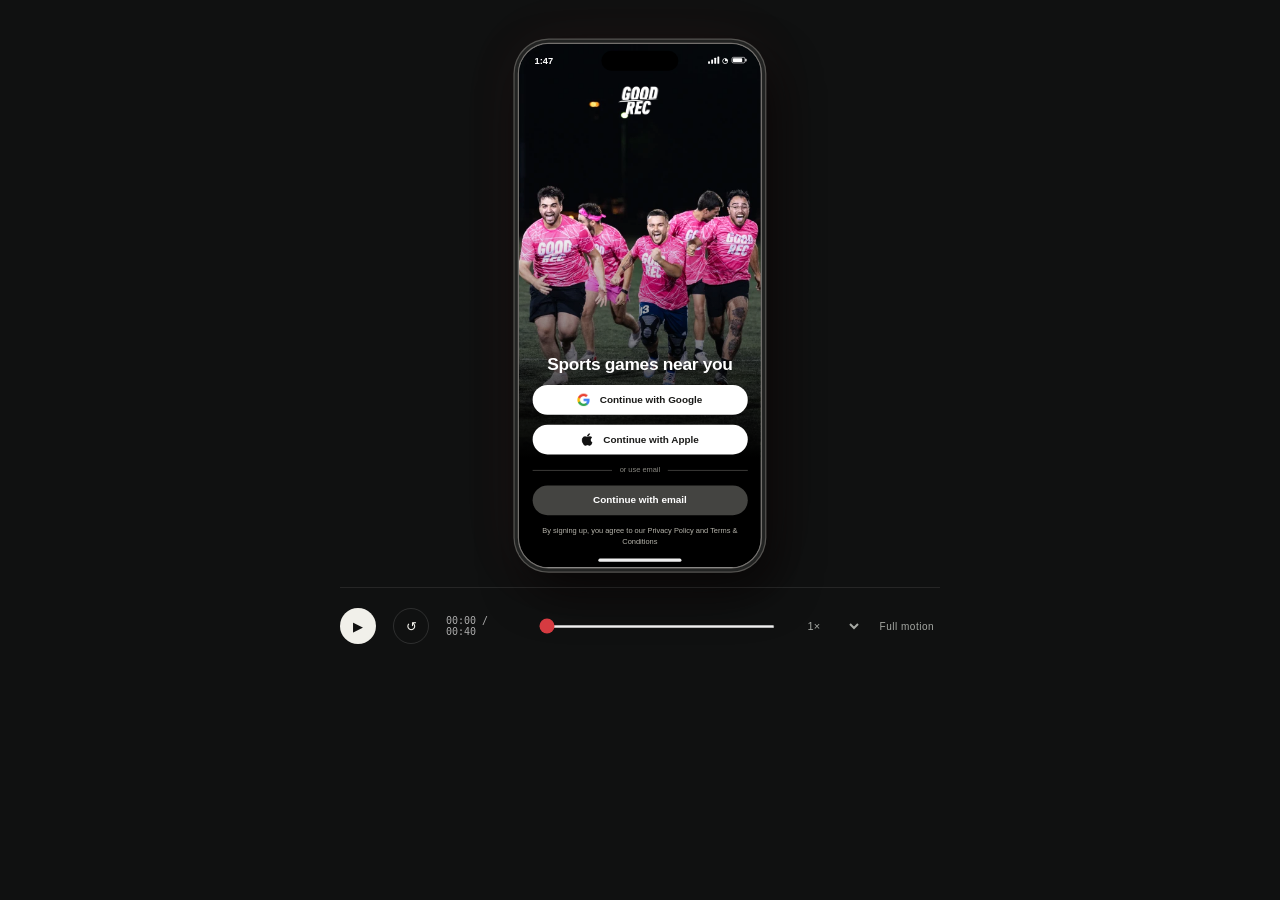
==== assets/goodrec-demo/index.html @ 5cef88b5 "Add paused GoodRec onboarding walkthrough after initial setup" ====
<!doctype html>
<html lang="en"><head><meta charset="utf-8"><meta name="robots" content="noindex, nofollow"><meta http-equiv="Content-Security-Policy" content="default-src 'none'; script-src 'self'; style-src 'self' 'unsafe-inline'; img-src 'self'; base-uri 'none'; form-action 'none'"><meta name="viewport" content="width=device-width,initial-scale=1"><meta name="theme-color" content="#101111"><title>GoodRec — From hello to game on</title><meta name="description" content="An animated walkthrough of the GoodRec onboarding experience.">
<link rel="stylesheet" href="player.css"></head>
<body><div class="shell">
<header class="top"><div class="wordmark"><img id="brand-logo" alt="GoodRec"><small>Product design · Motion study</small></div><span class="top-tag"><i class="live-dot"></i>THE HAPPY PATH</span></header>
<main class="main"><section class="intro"><div class="eyebrow">GoodRec / Onboarding</div><h1>From hello<br>to <em>game on.</em></h1><p class="intro-desc">A first connection. Your sport.<br>Your community. This is where it starts.</p>
<nav class="chapter-nav" aria-label="Chapters"><button class="chapter active" data-chapter="0"><span class="num">01</span><span class="label">The first hello</span><span class="dash"></span></button><button class="chapter" data-chapter="1"><span class="num">02</span><span class="label">Make it yours</span><span class="dash"></span></button><button class="chapter" data-chapter="6"><span class="num">03</span><span class="label">Find your game</span><span class="dash"></span></button><button class="chapter" data-chapter="9"><span class="num">04</span><span class="label">You're in.</span><span class="dash"></span></button></nav><div class="small-note">An animated walkthrough of the onboarding experience.</div></section>
<section class="stage" aria-label="Animated onboarding demo"><div class="back-type" aria-hidden="true">LET'S PLAY</div><div class="court" aria-hidden="true"></div><div class="halo" aria-hidden="true"></div><div class="phone-wrap"><div class="phone dark" id="phone"><div class="status" aria-hidden="true"><span id="status-time">9:41</span><span class="island"></span><div class="status-icons"><span class="signal"><i></i><i></i><i></i><i></i></span><span>◔</span><span class="battery"><i></i></span></div></div><div class="screens" id="screens"></div><div class="homebar"></div></div></div>
<aside class="callout" id="callout"><span class="count" id="scene-count"></span><h3 id="scene-title"></h3><p id="scene-caption"></p></aside></section></main>
<footer class="controls"><button class="icon-button play" id="play" aria-label="Pause">Ⅱ</button><button class="icon-button" id="restart" aria-label="Restart">↺</button><span class="time" id="time">00:00 / 00:40</span><label class="sr-only" for="seek">Playback position</label><input class="seek" id="seek" type="range" min="0" max="40000" value="0" step="50"><div class="control-right"><label class="sr-only" for="speed">Playback speed</label><select class="speed" id="speed" aria-label="Playback speed"><option value=".75">0.75×</option><option value="1" selected>1×</option><option value="1.25">1.25×</option></select><button class="text-button" id="motion">Full motion</button><button class="text-button" id="cinema" aria-pressed="false">Cinema mode ↗</button></div></footer>
<div class="sr-only" role="status" aria-live="polite" id="announce"></div></div>
<script src="player.js" defer></script></body></html>
---- assets/goodrec-demo/player.css ----
:root{--red:#d63b41;--ink:#1a1a18;--muted:#888780;--line:#e8e8e5;--ease:cubic-bezier(.16,1,.3,1);--phone-scale:.76;--scene-progress:0}
*{box-sizing:border-box}body{margin:0;background:#101111;color:#f1f0ea;font-family:Arial,Helvetica,sans-serif;overflow-x:hidden}button,a,input{font:inherit}button{cursor:pointer}button:focus-visible,a:focus-visible,input:focus-visible{outline:3px solid #ff898e;outline-offset:5px}button{color:inherit}::selection{background:var(--red);color:white}
.shell{max-width:1600px;margin:auto;position:relative;padding:32px 5vw 22px;min-height:100svh;overflow:hidden;background:radial-gradient(ellipse at 72% 46%,#29202070,transparent 48%)}
.top{height:50px;display:flex;justify-content:space-between;align-items:center;position:relative;z-index:3}.wordmark{display:flex;align-items:center;gap:20px}.wordmark img{width:61px;height:41px;object-fit:contain}.top small{font-size:10px;letter-spacing:.2em;color:#a4a4a0;text-transform:uppercase}.top-tag{border:1px solid #ffffff24;padding:9px 13px;border-radius:30px;font-size:10px;letter-spacing:.14em}.live-dot{display:inline-block;width:5px;height:5px;background:#e96a70;border-radius:50%;margin-right:8px}
.main{display:grid;grid-template-columns:1fr 1.25fr;align-items:center;min-height:710px;height:calc(100svh - 170px);position:relative}.intro{z-index:2;max-width:480px;padding-bottom:12px}.eyebrow{font-size:10px;letter-spacing:.22em;text-transform:uppercase;color:#a4a49e;display:flex;align-items:center;gap:12px}.eyebrow:before{content:"";height:1px;width:32px;background:var(--red)}h1{font-size:clamp(52px,5.5vw,86px);line-height:.98;letter-spacing:-.07em;font-weight:700;margin:25px 0}h1 em{font-style:normal;color:#ee6b70} .intro-desc{font-size:14px;line-height:1.75;color:#a4a4a0;max-width:340px;margin:25px 0 33px}.chapter-nav{display:flex;flex-direction:column;gap:0;max-width:310px}.chapter{background:none;border:0;border-bottom:1px solid #ffffff12;text-align:left;display:flex;align-items:center;gap:17px;padding:13px 0;color:#6e7270;transition:color .4s}.chapter .num{font:10px monospace}.chapter .label{font-size:12px;flex:1}.chapter .dash{width:15px;height:1px;background:currentColor;transition:width .5s}.chapter.active{color:#f1f0ea}.chapter.active .num{color:#ee6b70}.chapter.active .dash{width:31px;background:#ee6b70}.chapter.done{color:#b0b3ac}.small-note{margin-top:28px;font-size:10px;color:#747a75;letter-spacing:.04em}
.stage{display:flex;justify-content:center;align-items:center;min-height:700px;perspective:1600px;position:relative}.court{position:absolute;width:570px;height:570px;border:1px solid #ffffff0a;border-radius:50%;transform:rotateX(55deg) translateY(120px);bottom:0;pointer-events:none}.court:after{content:"";position:absolute;inset:62px;border:1px solid #ffffff09;border-radius:50%}.court:before{content:"";position:absolute;top:50%;width:100%;height:1px;background:#ffffff09}.halo{position:absolute;width:380px;height:460px;filter:blur(80px);background:radial-gradient(#b0242838,transparent 65%);transform:translateY(80px);pointer-events:none}.back-type{position:absolute;right:-80px;top:13%;font-size:130px;line-height:1;writing-mode:vertical-rl;letter-spacing:-.08em;font-weight:700;color:#ffffff03;user-select:none}
.phone-wrap{position:relative;width:calc(390px * var(--phone-scale));height:calc(844px * var(--phone-scale));z-index:2;transition:transform 1.5s var(--ease);transform:rotateY(-7deg) rotateX(3deg) rotateZ(2deg)}.phone-wrap:hover{transform:rotateY(0) rotateX(0) rotateZ(0)}.phone{width:390px;height:844px;transform:scale(var(--phone-scale));transform-origin:top left;border-radius:48px;background:#fff;color:var(--ink);position:relative;overflow:hidden;box-shadow:0 0 0 2px #73706d,0 0 0 7px #222322,0 0 0 9px #545350,18px 35px 75px #000b,0 0 100px #d63b4115;font-family:"PingFang SC",-apple-system,BlinkMacSystemFont,"Segoe UI",sans-serif}
.status{height:52px;display:flex;align-items:center;justify-content:space-between;padding:0 25px;font-size:15px;font-weight:600;position:absolute;top:0;left:0;right:0;z-index:20;color:#111;transition:color .4s}.island{position:absolute;width:124px;height:32px;left:50%;top:11px;transform:translateX(-50%);border-radius:30px;background:#000}.status-icons{font-size:12px;display:flex;align-items:center;gap:5px}.signal{display:flex;gap:2px;align-items:end;height:12px}.signal i{width:3px;background:currentColor;border-radius:1px}.signal i:nth-child(1){height:4px}.signal i:nth-child(2){height:7px}.signal i:nth-child(3){height:10px}.signal i:nth-child(4){height:12px}.battery{width:22px;height:10px;border:1px solid currentColor;border-radius:3px;padding:1px;position:relative}.battery:after{content:"";position:absolute;right:-3px;top:2px;width:2px;height:4px;background:currentColor}.battery i{display:block;width:85%;height:100%;background:currentColor;border-radius:1px}.phone.dark .status{color:white}.homebar{height:5px;width:134px;border-radius:10px;background:#111;position:absolute;bottom:9px;left:50%;transform:translateX(-50%);z-index:25}.phone.dark .homebar{background:#eee}
.screens{position:absolute;inset:0}.screen{position:absolute;inset:0;background:white;display:flex;flex-direction:column;padding-top:52px;overflow:hidden}.screen.enter{animation:screenIn .85s var(--ease) both}.screen.exit{animation:screenOut .7s var(--ease) both;pointer-events:none}.screen .rise{animation:rise .7s var(--ease) both;animation-delay:calc(var(--i,0) * 85ms + 140ms)}@keyframes screenIn{from{opacity:0;transform:translateX(45px) scale(.975);filter:blur(5px)}to{opacity:1;transform:none;filter:blur(0)}}@keyframes screenOut{to{opacity:0;transform:translateX(-40px) scale(.965);filter:blur(6px)}}@keyframes rise{from{opacity:0;transform:translateY(20px)}to{opacity:1;transform:none}}
.back{height:44px;display:flex;align-items:center;padding:0 25px;font-size:26px;font-weight:300}.tabs{height:36px;display:flex;align-items:center;gap:24px;padding:0 16px;font-size:14px;border-bottom:2px solid var(--line);position:relative;flex-shrink:0}.tabs .current{font-weight:650}.tabs:after{content:"";position:absolute;height:2px;background:var(--red);bottom:-2px;left:0;width:var(--p,25%);transition:width 1.2s var(--ease)}.tabs .check{color:var(--red);font-size:11px}.content{padding:16px;display:flex;flex-direction:column;gap:24px;flex:1;overflow:hidden}.heading{display:flex;flex-direction:column;gap:8px}.step{font-size:12px;line-height:18px}.heading h2{font-size:28px;line-height:34px;letter-spacing:-.65px;margin:0;font-weight:650}.heading p{font-size:16px;line-height:24px;margin:0}.fields{display:flex;flex-direction:column;gap:12px}.field{display:flex;flex-direction:column;gap:7px;font-size:14px}.field label{font-weight:600}.input{height:48px;padding:12px;border:1px solid var(--line);border-radius:8px;font-size:16px;display:flex;align-items:center;justify-content:space-between;position:relative}.input.focus{border-color:var(--red);box-shadow:0 0 0 3px #d63b410c;transition:all .4s}.input .cross{color:#8c8c84;font-size:19px}.helper{font-size:12px;color:#888780;margin:-4px 0 0}.input.focus .typed:not(.complete):after{content:"";display:inline-block;width:1.5px;height:16px;background:var(--red);margin-left:2px;vertical-align:-3px;animation:blink .8s infinite}.typed.complete:after{display:none}@keyframes blink{50%{opacity:0}}
.bottom{padding:16px 24px 30px;background:#fff;flex-shrink:0}.cta{height:48px;border:none;border-radius:999px;background:var(--red);color:white;width:100%;font-size:16px;font-weight:700;position:relative;transition:background .4s,transform .3s,box-shadow .3s;overflow:hidden}.cta:active{transform:scale(.97)}.cta.pulse{animation:press 1s var(--ease)}@keyframes press{35%{transform:scale(.96);box-shadow:0 0 0 14px #d63b4114}80%{transform:scale(1)}}.cta.muted{background:#edb0b2}.cta:after{content:"";position:absolute;inset:0;background:linear-gradient(110deg,transparent 20%,#ffffff45,transparent 80%);transform:translateX(-110%)}.cta.pulse:after{animation:shine .9s ease}@keyframes shine{to{transform:translateX(110%)}}
.choices{display:flex;flex-direction:column;gap:12px}.choice{height:56px;border:1px solid #f5f5f4;background:#fafafa;border-radius:12px;display:flex;align-items:center;justify-content:space-between;padding:16px;font-size:16px;transition:border .35s,background .35s,transform .35s}.radio{width:18px;height:18px;border:1px solid #ddd;border-radius:50%;position:relative}.selected{border-color:var(--red)!important;background:#fff6f6!important}.selected .radio{border-color:var(--red)}.selected .radio:after{content:"";position:absolute;inset:4px;border-radius:50%;background:var(--red);animation:pop .5s var(--ease)}@keyframes pop{from{transform:scale(0)}70%{transform:scale(1.25)}to{transform:scale(1)}}.choice.selected{transform:scale(1.01)}
.otp{display:flex;justify-content:center;padding-top:16px}.digit{width:44px;height:48px;border:1px solid var(--line);font-size:22px;display:grid;place-items:center;margin-left:-1px;transition:border-color .4s,background .4s}.digit:first-child{border-radius:12px 0 0 12px}.digit:last-child{border-radius:0 12px 12px 0}.digit.filled{border-color:#e8a3a6;background:#fff8f8;color:var(--ink)}.verified{margin:30px auto 0;display:flex;gap:9px;align-items:center;color:#387658;font-size:14px;transition:opacity .4s,transform .4s}.verified.off{opacity:0;transform:translateY(10px)}.verify-icon{width:25px;height:25px;border-radius:50%;background:#e7f4ec;display:grid;place-items:center}
.avatar-zone{display:flex;align-items:center;flex-direction:column;gap:24px;padding-top:8px}.avatar-ring{border-radius:50%;padding:5px;border:1px solid var(--line);position:relative}.avatar-ring img{display:block;width:163px;height:156px;border-radius:50%;object-fit:cover;transition:clip-path 1s var(--ease),opacity 1s}.avatar-ring.wait img{clip-path:circle(0)}.avatar-ring img{clip-path:circle(75%)}.avatar-ring .badge{position:absolute;right:6px;bottom:6px;width:29px;height:29px;background:var(--red);color:white;border:4px solid white;border-radius:50%;display:grid;place-items:center;font-size:12px;transition:transform .5s var(--ease)}.avatar-ring.wait .badge{transform:scale(0)}.secondary{background:#e8e8e5;border:0;border-radius:999px;padding:12px 24px;color:var(--ink);font-size:16px;font-weight:600}
.citycard{background:var(--line);padding:6px;border-radius:10px;display:flex;flex-direction:column;gap:8px;overflow:hidden}.citycard>img{width:100%;height:74px;border-radius:6px 6px 0 0;object-fit:cover}.citytitle{display:flex;align-items:center;gap:9px;background:#fafafa;border-radius:8px;padding:12px 8px;font-size:14px}.citytitle small{display:block;font-size:12px;margin-top:2px}.citytitle .change{margin-left:auto;padding:8px 12px;border:1px solid var(--line);border-radius:30px;font-size:12px}.citystats{display:flex;gap:8px}.citystats>div{flex:1;background:#fafafa;padding:8px;border-radius:7px;font-size:16px}.citystats small{display:block;font-size:12px}.search{height:48px;border:1px solid var(--line);border-radius:9px;display:flex;align-items:center;gap:10px;padding:12px;font-size:16px}.location{width:100%;height:48px;border:0;background:#fafafa;border-radius:8px;color:var(--ink);font-size:16px}.locate-dots{height:120px;display:grid;place-items:center}.locate-target{position:relative;width:40px;height:40px;border:1px solid #d63b4150;border-radius:50%;display:grid;place-items:center;color:var(--red)}.locate-target:after,.locate-target:before{content:"";position:absolute;border:1px solid #d63b4130;inset:-30px;border-radius:50%;animation:radar 2s infinite}.locate-target:after{animation-delay:1s}@keyframes radar{to{transform:scale(1.7);opacity:0}}.mini-heading{display:flex;flex-direction:column;gap:8px}.mini-heading h3{font-size:18px;line-height:24px;margin:0}.mini-heading p{margin:0;font-size:16px;line-height:24px}.sport-grid{display:grid;grid-template-columns:1fr 1fr;gap:8px}.sport-option{height:44px;background:#fafafa;border:1px solid #f5f5f4;border-radius:12px;font-size:14px;display:flex;align-items:center;justify-content:space-between;padding:12px;transition:all .5s var(--ease)}.sport-option .radio{width:14px;height:14px}.sport-option.selected{transform:scale(1.035)}.sport-option.selected .radio:after{inset:3px}.skill{height:48px;border:1px solid var(--line);border-radius:8px;padding:12px;display:flex;justify-content:space-between;font-size:16px}.sport-content{gap:20px;padding-top:16px;overflow-y:auto;scrollbar-width:none}.sport-content::-webkit-scrollbar{display:none}.sport-content .citycard{flex-shrink:0}.chips{display:flex;flex-wrap:wrap;gap:8px}.chip{font-size:14px;padding:9px 12px;border-radius:40px;border:1px solid var(--line);background:#fafafa;transition:all .45s var(--ease)}.chip.selected{border-color:var(--red);color:var(--red);transform:translateY(-3px)}.skip{display:block;text-align:center;color:#1f72cc;font-size:14px;margin-bottom:20px}
.welcome,.finish{padding:0;background:#000;color:white}.hero-image{position:absolute;inset:0 0 auto;width:390px;height:674px;object-fit:cover;animation:heroZoom 6s linear both}@keyframes heroZoom{from{transform:scale(1.035)}to{transform:scale(1)}}.shade{position:absolute;inset:0;background:linear-gradient(180deg,transparent 35%,#000 79%)}.welcome-logo{width:69px;height:46px;position:absolute;top:68px;left:160px;object-fit:contain}.welcome-body{position:absolute;top:500px;left:0;right:0;display:flex;align-items:center;flex-direction:column}.welcome h2,.finish h2{font-size:28px;line-height:34px;font-weight:650;text-align:center;margin:0;width:340px;letter-spacing:-.5px}.signin{width:347px;display:flex;flex-direction:column;gap:16px;margin-top:16px}.social{height:48px;border:0;border-radius:999px;background:white;color:var(--ink);font-size:16px;display:flex;align-items:center;justify-content:center;gap:16px;font-weight:650}.social img{width:20px;height:20px;object-fit:contain}.or{display:flex;gap:12px;align-items:center;font-size:12px;color:#888780;height:18px}.or:before,.or:after{content:"";height:1px;background:#5f5e5a;flex:1}.signin .cta{background:#444441}.legal{font-size:12px;line-height:18px;color:#b4b2a9;text-align:center;margin:0}.finish .hero-image{height:573px;top:56px}.finish-body{position:absolute;top:563px;left:0;right:0;display:flex;align-items:center;flex-direction:column;gap:16px}.finish p{font-size:16px;line-height:24px;text-align:center;width:259px;margin:0}.finish .bottom{position:absolute;bottom:0;left:0;right:0;background:none}.finish .cta{background:#444441}.confetti{position:absolute;inset:0;pointer-events:none;overflow:hidden}.confetti i{position:absolute;left:var(--x);top:-20px;width:5px;height:12px;background:var(--c);border-radius:1px;animation:confetti 3.5s cubic-bezier(.1,.4,.7,1) both;animation-delay:var(--d)}@keyframes confetti{from{transform:translateY(0) rotate(0);opacity:0}10%{opacity:1}to{transform:translateY(850px) rotate(var(--r));opacity:0}}
.callout{position:absolute;right:0;bottom:95px;z-index:3;width:175px;pointer-events:none}.callout:before{content:"";display:block;width:28px;height:2px;background:#ee6b70;margin-bottom:15px}.callout .count{font:11px monospace;color:#d87276}.callout h3{font-size:19px;font-weight:500;letter-spacing:-.03em;margin:10px 0}.callout p{font-size:11px;color:#959b95;line-height:1.6;margin:0}.callout.refresh{animation:rise .7s var(--ease)}
.controls{display:flex;gap:17px;align-items:center;border-top:1px solid #ffffff17;padding-top:20px;position:relative;z-index:5}.icon-button{flex-shrink:0;width:36px;height:36px;border:1px solid #ffffff20;border-radius:50%;background:transparent;display:grid;place-items:center;font-size:13px;transition:background .3s}.icon-button:hover{background:#ffffff13}.play{background:#f1f0ea;color:#111;border:0}.time{font:10px monospace;color:#aaa;min-width:74px}.seek{accent-color:var(--red);width:100%;cursor:pointer;height:3px}.control-right{display:flex;align-items:center;gap:15px;margin-left:auto;white-space:nowrap}.text-button{background:none;border:0;color:#a7aaa5;font-size:10px;letter-spacing:.05em;white-space:nowrap}.speed{background:none;color:#a7aaa5;border:0;font-size:11px;cursor:pointer;padding:10px}.sr-only{position:absolute;width:1px;height:1px;overflow:hidden;clip:rect(0,0,0,0)}
.paused *,.paused *:before,.paused *:after{animation-play-state:paused!important}.reduced *,.reduced *:before,.reduced *:after{animation-duration:.01ms!important;transition-duration:.01ms!important;animation-delay:0ms!important}.cinema .intro,.cinema .top,.cinema .callout,.cinema .back-type{visibility:hidden}.cinema .main{display:flex;justify-content:center}.cinema .stage{width:100%}.cinema .controls{opacity:.12;transition:opacity .3s}.cinema .controls:hover,.cinema .controls:focus-within{opacity:1}
@media(min-height:950px) and (min-width:900px){:root{--phone-scale:.85}.main{min-height:740px}}
@media(max-width:1100px){.callout{right:-20px;bottom:40px;width:150px}.intro{max-width:390px}h1{font-size:64px}.shell{padding-left:4vw;padding-right:4vw}}
@media(max-width:850px){:root{--phone-scale:.71}.main{grid-template-columns:1fr 1fr;min-height:660px}.intro h1{font-size:52px}.intro-desc{max-width:260px}.callout{display:none}.stage{min-height:650px}.top small{display:none}.control-right{gap:4px}.back-type{display:none}}
@media(max-width:620px){:root{--phone-scale:.72}.shell{padding:20px 20px 18px}.top{height:40px}.wordmark img{width:50px;height:34px}.top-tag{font-size:8px}.main{display:flex;flex-direction:column;height:auto;min-height:0}.intro{text-align:center;padding:25px 0 15px;max-width:100%;width:100%}.eyebrow{justify-content:center;font-size:8px}.intro h1{font-size:42px;line-height:1.05;margin:15px 0;letter-spacing:-.055em}.intro h1 br{display:block}.intro-desc,.small-note{display:none}.chapter-nav{flex-direction:row;max-width:none;justify-content:center;gap:16px}.chapter{padding:5px 0;border:0;gap:5px}.chapter .label{font-size:9px}.chapter .num,.chapter .dash{display:none}.stage{min-height:665px;width:100%}.phone-wrap{transform:none}.court{width:380px;height:380px}.controls{gap:10px;padding-top:16px;flex-wrap:wrap}.seek{flex:1;min-width:100px}.control-right{width:100%;justify-content:center}.time{min-width:60px}.cinema .intro{display:none}.cinema .stage{min-height:calc(100svh - 180px)}}
@media(prefers-reduced-motion:reduce){.phone-wrap{transform:none}.hero-image{animation:none}}

/* Keep the phone inside small viewports and reserve space for the animation. */
.skip-button{background:none;border:0;padding:0;width:100%;cursor:pointer}
.secondary{cursor:default}
.field label{cursor:default}
.phone{contain:layout paint}
/* Timeline values must apply immediately when seeking. */
.screens *{transition:none!important}
.screen.enter{animation:none}
.paused .screen .rise{opacity:1;transform:none}
@media(max-width:850px){
 .shell{padding:20px 16px 18px}
 .main{display:flex;flex-direction:column;height:auto;min-height:0}
 .intro{text-align:center;padding:25px 0 15px;max-width:100%;width:100%}
 .eyebrow{justify-content:center;font-size:8px}
 .intro h1{font-size:42px;line-height:1.05;margin:15px 0;letter-spacing:-.055em}
 .intro-desc,.small-note{display:none}
 .chapter-nav{flex-direction:row;max-width:none;justify-content:center;gap:12px;flex-wrap:wrap}
 .chapter{padding:8px 0;border:0;gap:5px}
 .chapter .label{font-size:10px}
 .chapter .num,.chapter .dash{display:none}
 .stage{min-height:calc(844px * var(--phone-scale) + 48px);width:100%}
 .phone-wrap{transform:none}
 .court{width:100%;max-width:380px;height:380px}
 .controls{gap:10px;padding-top:16px;flex-wrap:wrap}
 .seek{flex:1;min-width:80px}
 .control-right{width:100%;justify-content:center;flex-wrap:wrap}
 .time{min-width:74px}
 .cinema .intro{display:none}
 .cinema .stage{min-height:calc(844px * var(--phone-scale) + 48px)}
}


/* Compact case-study player. */
:root{--red:#D63B41;--phone-scale:.62}
body{background:#101111}
.top,.intro,.callout,.back-type,.court,.halo{display:none!important}
.shell{padding:24px 20px 18px;min-height:0;max-width:100%;background:none}
.main{display:block!important;min-height:0!important;height:auto!important}
.stage,.cinema .stage{width:100%;min-height:calc(844px * var(--phone-scale) + 40px)!important;perspective:none}
.phone-wrap,.phone-wrap:hover{transform:none}
.controls,.cinema .controls{opacity:1;max-width:600px;margin:auto}
.control-right{gap:12px}
#cinema{display:none}
@media(max-width:600px){
 .shell{padding:24px 16px 16px}
 .controls{gap:10px;flex-wrap:wrap}
 .control-right{width:100%;justify-content:center}
}
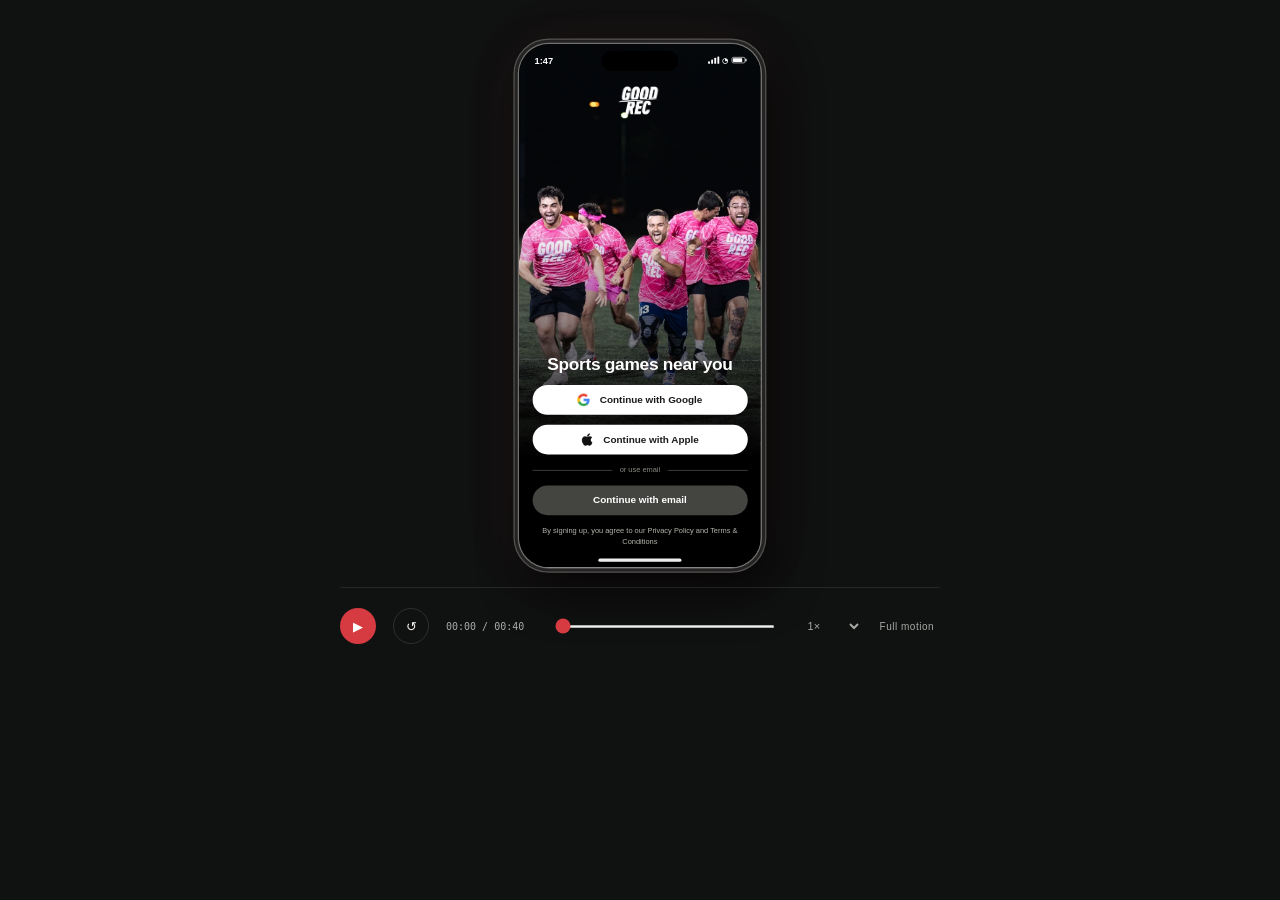
==== commit edb52343: "Version GoodRec player assets to refresh cached controls" ====
--- a/assets/goodrec-demo/index.html
+++ b/assets/goodrec-demo/index.html
@@ -1,6 +1,6 @@
 <!doctype html>
 <html lang="en"><head><meta charset="utf-8"><meta name="robots" content="noindex, nofollow"><meta http-equiv="Content-Security-Policy" content="default-src 'none'; script-src 'self'; style-src 'self' 'unsafe-inline'; img-src 'self'; base-uri 'none'; form-action 'none'"><meta name="viewport" content="width=device-width,initial-scale=1"><meta name="theme-color" content="#101111"><title>GoodRec — From hello to game on</title><meta name="description" content="An animated walkthrough of the GoodRec onboarding experience.">
-<link rel="stylesheet" href="player.css"></head>
+<link rel="stylesheet" href="player.css?v=motion-v2"></head>
 <body><div class="shell">
 <header class="top"><div class="wordmark"><img id="brand-logo" alt="GoodRec"><small>Product design · Motion study</small></div><span class="top-tag"><i class="live-dot"></i>THE HAPPY PATH</span></header>
 <main class="main"><section class="intro"><div class="eyebrow">GoodRec / Onboarding</div><h1>From hello<br>to <em>game on.</em></h1><p class="intro-desc">A first connection. Your sport.<br>Your community. This is where it starts.</p>
@@ -9,4 +9,4 @@
 <aside class="callout" id="callout"><span class="count" id="scene-count"></span><h3 id="scene-title"></h3><p id="scene-caption"></p></aside></section></main>
 <footer class="controls"><button class="icon-button play" id="play" aria-label="Pause">Ⅱ</button><button class="icon-button" id="restart" aria-label="Restart">↺</button><span class="time" id="time">00:00 / 00:40</span><label class="sr-only" for="seek">Playback position</label><input class="seek" id="seek" type="range" min="0" max="40000" value="0" step="50"><div class="control-right"><label class="sr-only" for="speed">Playback speed</label><select class="speed" id="speed" aria-label="Playback speed"><option value=".75">0.75×</option><option value="1" selected>1×</option><option value="1.25">1.25×</option></select><button class="text-button" id="motion">Full motion</button><button class="text-button" id="cinema" aria-pressed="false">Cinema mode ↗</button></div></footer>
 <div class="sr-only" role="status" aria-live="polite" id="announce"></div></div>
-<script src="player.js" defer></script></body></html>
+<script src="player.js?v=motion-v2" defer></script></body></html>
--- a/assets/goodrec-demo/player.css
+++ b/assets/goodrec-demo/player.css
@@ -72,3 +72,6 @@
  .controls{gap:10px;flex-wrap:wrap}
  .control-right{width:100%;justify-content:center}
 }
+
+.time{white-space:nowrap;flex-shrink:0;min-width:90px}
+.play{background:var(--red);color:#fff}
